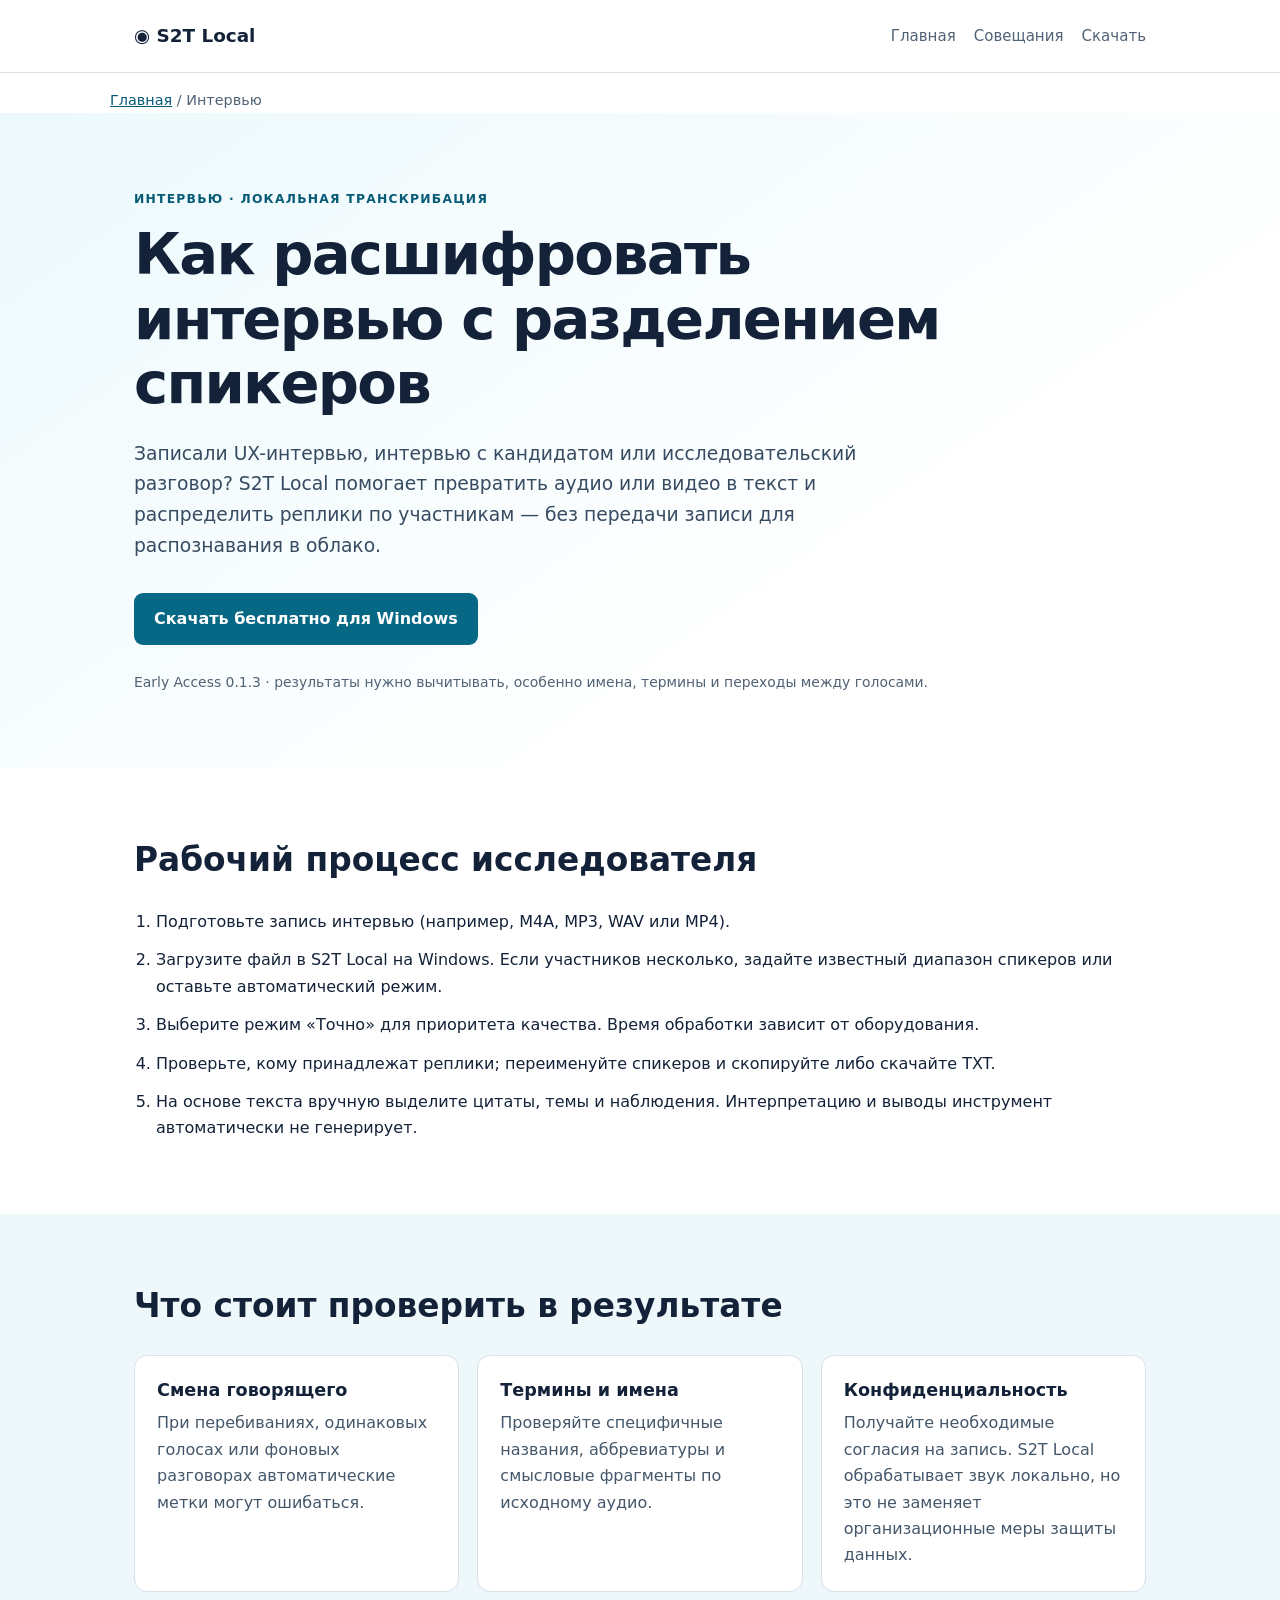
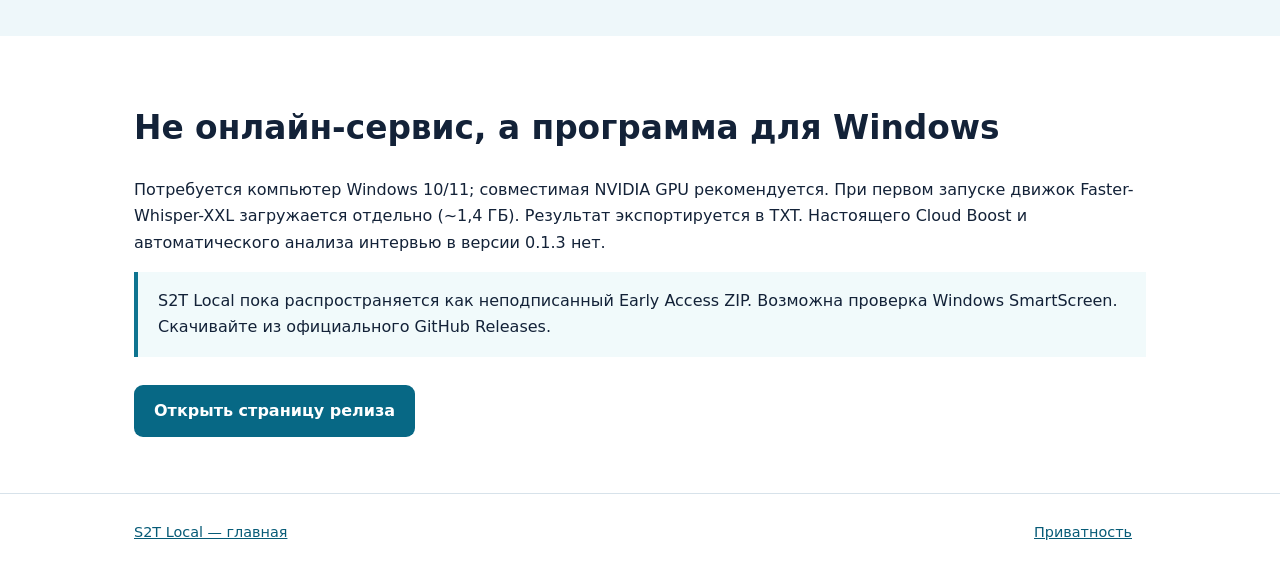
==== docs/interviews/index.html @ 4f74a036 "site: add draft docs/interviews/index.html" ====
<!doctype html>
<html lang="ru"><head><meta charset="utf-8"><meta name="viewport" content="width=device-width,initial-scale=1">
<title>Расшифровка интервью с разделением спикеров — S2T Local</title>
<meta name="description" content="Как расшифровать аудиоинтервью локально на Windows: разделение спикеров, проверка реплик, экспорт TXT. Бесплатный S2T Local Early Access.">
<link rel="canonical" href="https://octopus-inc.github.io/s2t-local/interviews/"><link rel="stylesheet" href="../style.css"></head>
<body><header class="site-header"><div class="wrap nav"><a class="brand" href="../">◉ S2T Local</a><nav class="navlinks" aria-label="Навигация"><a href="../">Главная</a><a href="../meetings/">Совещания</a><a href="https://github.com/Octopus-inc/s2t-local/releases/tag/v0.1.3">Скачать</a></nav></div></header>
<main><div class="wrap breadcrumb"><a href="../">Главная</a> / Интервью</div><div class="hero"><div class="wrap">
<div class="eyebrow">Интервью · локальная транскрибация</div><h1>Как расшифровать интервью с разделением спикеров</h1>
<p class="lead">Записали UX-интервью, интервью с кандидатом или исследовательский разговор? S2T Local помогает превратить аудио или видео в текст и распределить реплики по участникам — без передачи записи для распознавания в облако.</p>
<a class="btn" href="https://github.com/Octopus-inc/s2t-local/releases/tag/v0.1.3">Скачать бесплатно для Windows</a>
<p class="fine">Early Access 0.1.3 · результаты нужно вычитывать, особенно имена, термины и переходы между голосами.</p></div></div>
<section><div class="wrap"><h2>Рабочий процесс исследователя</h2><ol class="steps">
<li>Подготовьте запись интервью (например, M4A, MP3, WAV или MP4).</li>
<li>Загрузите файл в S2T Local на Windows. Если участников несколько, задайте известный диапазон спикеров или оставьте автоматический режим.</li>
<li>Выберите режим «Точно» для приоритета качества. Время обработки зависит от оборудования.</li>
<li>Проверьте, кому принадлежат реплики; переименуйте спикеров и скопируйте либо скачайте TXT.</li>
<li>На основе текста вручную выделите цитаты, темы и наблюдения. Интерпретацию и выводы инструмент автоматически не генерирует.</li>
</ol></div></section>
<section class="soft"><div class="wrap"><h2>Что стоит проверить в результате</h2><div class="grid"><article class="tile"><h3>Смена говорящего</h3><p>При перебиваниях, одинаковых голосах или фоновых разговорах автоматические метки могут ошибаться.</p></article>
<article class="tile"><h3>Термины и имена</h3><p>Проверяйте специфичные названия, аббревиатуры и смысловые фрагменты по исходному аудио.</p></article>
<article class="tile"><h3>Конфиденциальность</h3><p>Получайте необходимые согласия на запись. S2T Local обрабатывает звук локально, но это не заменяет организационные меры защиты данных.</p></article></div></div></section>
<section><div class="wrap"><h2>Не онлайн-сервис, а программа для Windows</h2><p>Потребуется компьютер Windows 10/11; совместимая NVIDIA GPU рекомендуется. При первом запуске движок Faster-Whisper-XXL загружается отдельно (~1,4 ГБ). Результат экспортируется в TXT. Настоящего Cloud Boost и автоматического анализа интервью в версии 0.1.3 нет.</p>
<p class="note">S2T Local пока распространяется как неподписанный Early Access ZIP. Возможна проверка Windows SmartScreen. Скачивайте из официального GitHub Releases.</p>
<a class="btn" href="https://github.com/Octopus-inc/s2t-local/releases/tag/v0.1.3">Открыть страницу релиза</a></div></section></main>
<footer class="site-footer"><div class="wrap footrow"><a href="../">S2T Local — главная</a><a href="https://github.com/Octopus-inc/s2t-local/blob/main/PRIVACY.md">Приватность</a></div></footer></body></html>
---- docs/style.css ----
:root{color-scheme:light;--ink:#132238;--muted:#516276;--accent:#0e7490;--soft:#eef7fa;--border:#d7e2ea;--bg:#fff;font-family:system-ui,-apple-system,"Segoe UI",Roboto,Arial,sans-serif}*{box-sizing:border-box}html{scroll-behavior:smooth}body{margin:0;color:var(--ink);background:var(--bg);line-height:1.65}a{color:#075b77}a:focus-visible,button:focus-visible{outline:3px solid #f6ad55;outline-offset:3px}.wrap{max-width:1060px;padding:0 24px;margin:0 auto}.site-header{border-bottom:1px solid var(--border)}.nav{min-height:72px;display:flex;align-items:center;gap:24px;justify-content:space-between}.brand{font-weight:800;color:var(--ink);text-decoration:none;font-size:1.15rem}.navlinks{display:flex;flex-wrap:wrap;gap:18px;font-size:.94rem}.navlinks a{color:var(--muted);text-decoration:none}.navlinks a:hover{text-decoration:underline}.hero{padding:76px 0 60px;background:linear-gradient(145deg,#ecf9fc 0%,#fff 70%)}.eyebrow{text-transform:uppercase;letter-spacing:.1em;font-size:.77rem;font-weight:750;color:#075b77}.hero h1{font-size:clamp(2rem,5vw,3.6rem);line-height:1.12;max-width:830px;margin:14px 0 22px;letter-spacing:-.03em}.lead{font-size:1.17rem;max-width:780px;color:#364b61}.btn{display:inline-block;border-radius:9px;background:#076885;color:#fff;text-decoration:none;padding:13px 20px;font-weight:750;margin:12px 10px 12px 0}.btn:hover{background:#064e63}.btn.secondary{background:#fff;color:#075b77;border:1px solid #9bc9d4}.fine{font-size:.87rem;color:var(--muted)}section{padding:44px 0}h2{font-size:clamp(1.5rem,3vw,2.05rem);line-height:1.3}h3{font-size:1.1rem;line-height:1.4}.grid{display:grid;grid-template-columns:repeat(3,minmax(0,1fr));gap:18px}.tile{padding:22px;border:1px solid var(--border);border-radius:13px;background:#fff}.tile h3{margin:0 0 8px}.tile p{margin:0;color:#44576a}.muted{color:var(--muted)}.soft{background:var(--soft)}.steps{padding-left:22px}.steps li{padding:0 0 12px}.note{border-left:4px solid #0e7490;background:#f1fafb;padding:16px 20px}.faq{max-width:850px}.faq details{border-bottom:1px solid var(--border);padding:13px 0}.faq summary{font-weight:700;cursor:pointer}.site-footer{border-top:1px solid var(--border);padding:27px 0;color:var(--muted);font-size:.9rem}.footrow{display:flex;gap:20px;justify-content:space-between;flex-wrap:wrap}.footrow a{margin-right:14px}.breadcrumb{padding:16px 0 0;font-size:.9rem;color:var(--muted)}@media(max-width:720px){.nav{align-items:flex-start;flex-direction:column;padding:16px 0;gap:8px}.navlinks{gap:12px}.grid{grid-template-columns:1fr}.hero{padding:48px 0 36px}}@media(prefers-reduced-motion:reduce){html{scroll-behavior:auto}}
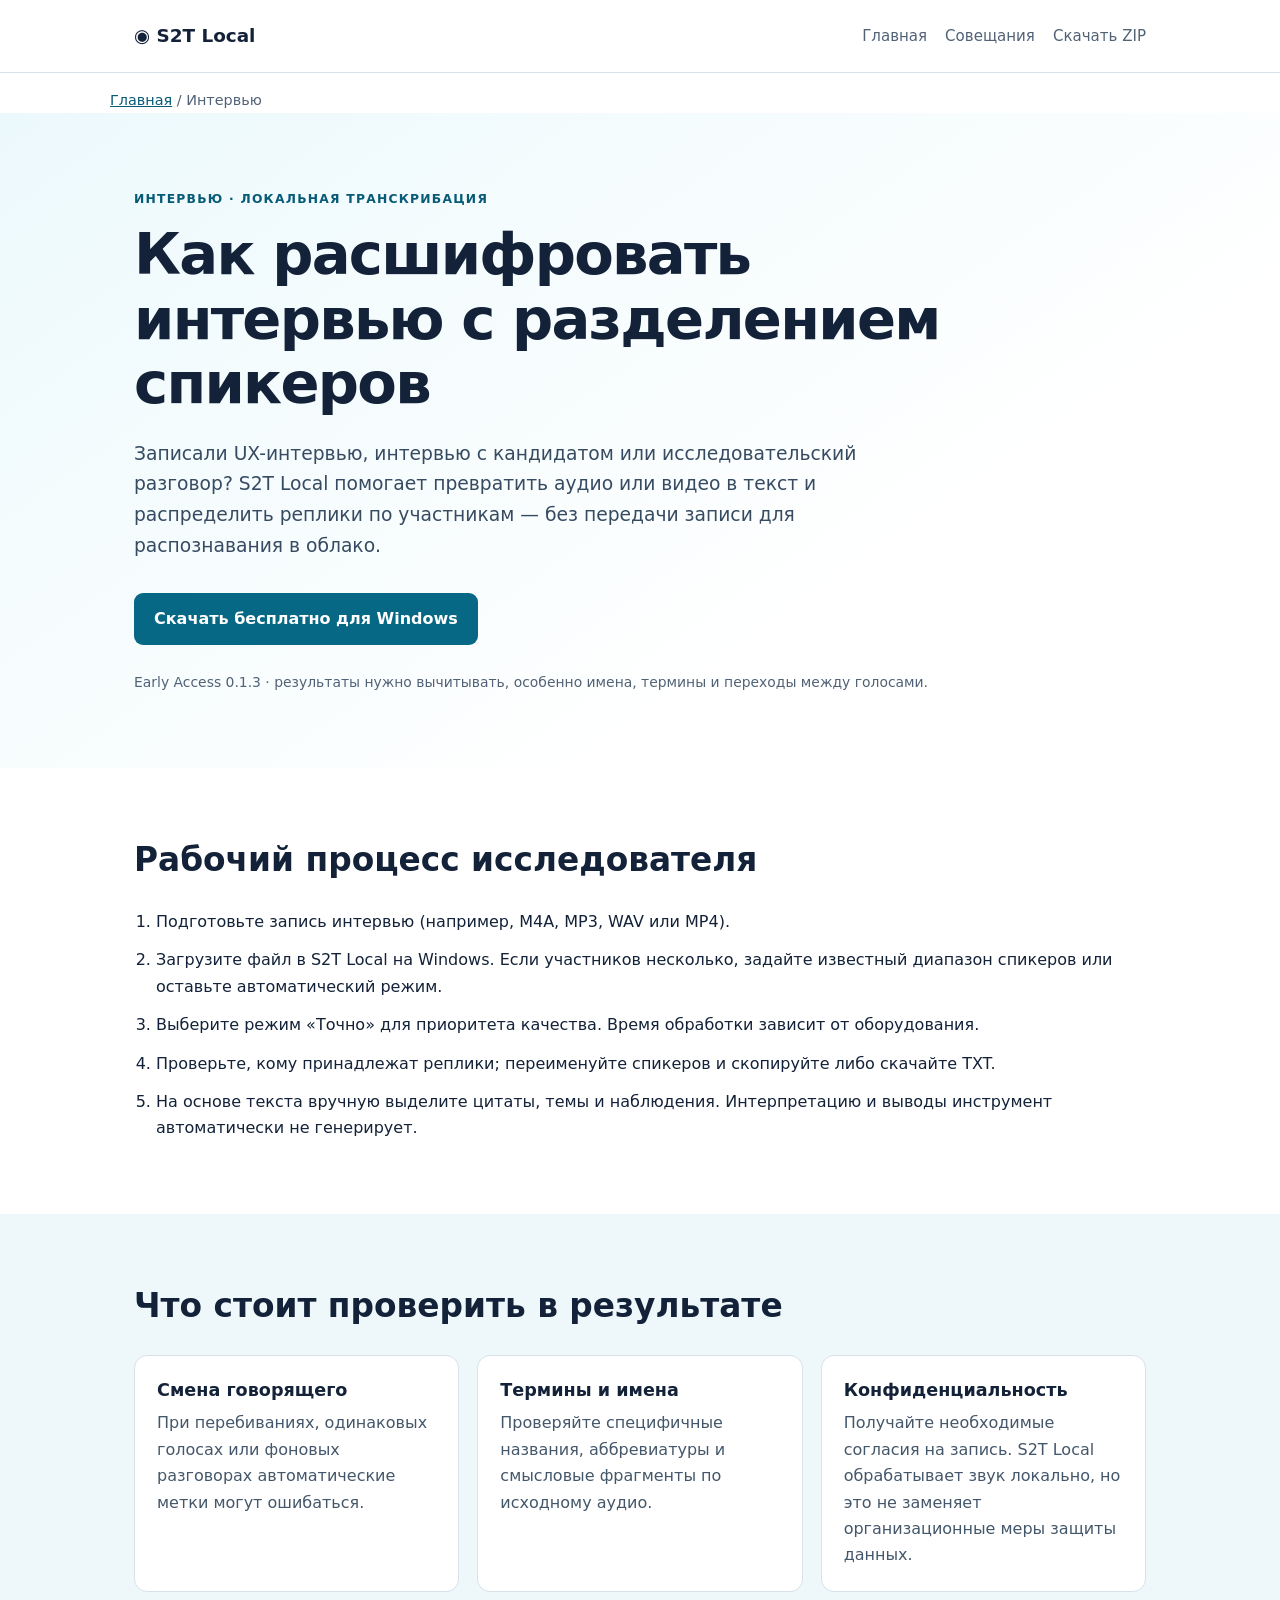
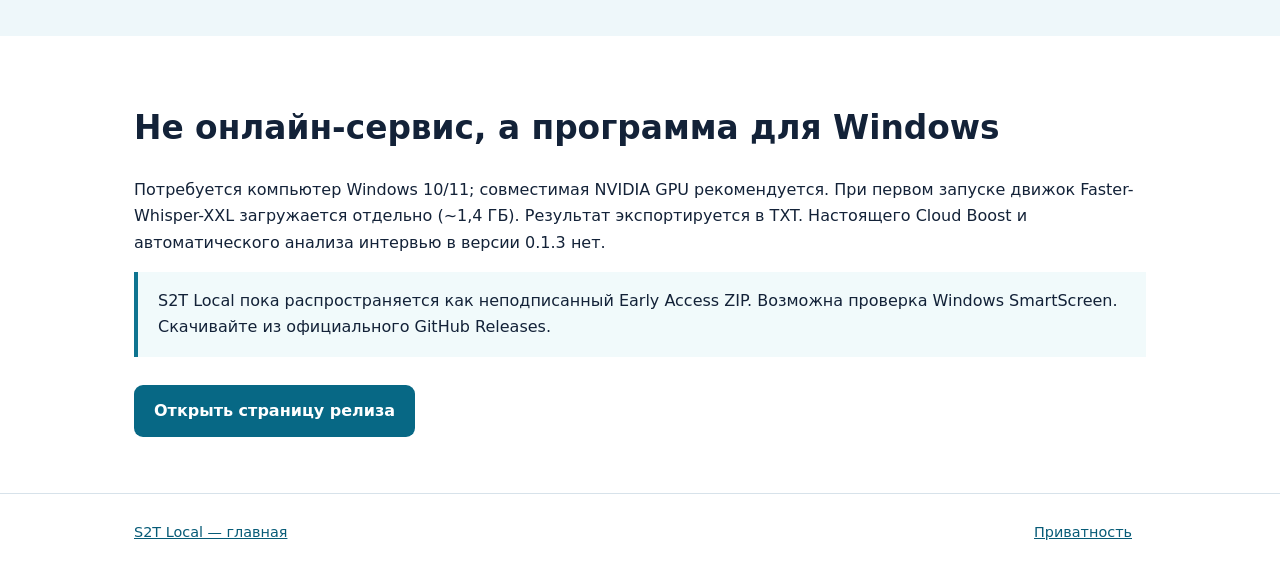
==== commit 47d5f31a: "site(ux): link navigation download directly to one ZIP" ====
--- a/docs/interviews/index.html
+++ b/docs/interviews/index.html
@@ -3,11 +3,11 @@
 <title>Расшифровка интервью с разделением спикеров — S2T Local</title>
 <meta name="description" content="Как расшифровать аудиоинтервью локально на Windows: разделение спикеров, проверка реплик, экспорт TXT. Бесплатный S2T Local Early Access.">
 <link rel="canonical" href="https://octopus-inc.github.io/s2t-local/interviews/"><link rel="stylesheet" href="../style.css"></head>
-<body><header class="site-header"><div class="wrap nav"><a class="brand" href="../">◉ S2T Local</a><nav class="navlinks" aria-label="Навигация"><a href="../">Главная</a><a href="../meetings/">Совещания</a><a href="https://github.com/Octopus-inc/s2t-local/releases/tag/v0.1.3">Скачать</a></nav></div></header>
+<body><header class="site-header"><div class="wrap nav"><a class="brand" href="../">◉ S2T Local</a><nav class="navlinks" aria-label="Навигация"><a href="../">Главная</a><a href="../meetings/">Совещания</a><a href="https://github.com/Octopus-inc/s2t-local/releases/download/v0.1.3/S2T-Local-0.1.3-windows-x64.zip">Скачать ZIP</a></nav></div></header>
 <main><div class="wrap breadcrumb"><a href="../">Главная</a> / Интервью</div><div class="hero"><div class="wrap">
 <div class="eyebrow">Интервью · локальная транскрибация</div><h1>Как расшифровать интервью с разделением спикеров</h1>
 <p class="lead">Записали UX-интервью, интервью с кандидатом или исследовательский разговор? S2T Local помогает превратить аудио или видео в текст и распределить реплики по участникам — без передачи записи для распознавания в облако.</p>
-<a class="btn" href="https://github.com/Octopus-inc/s2t-local/releases/tag/v0.1.3">Скачать бесплатно для Windows</a>
+<a class="btn" href="https://github.com/Octopus-inc/s2t-local/releases/download/v0.1.3/S2T-Local-0.1.3-windows-x64.zip">Скачать бесплатно для Windows</a>
 <p class="fine">Early Access 0.1.3 · результаты нужно вычитывать, особенно имена, термины и переходы между голосами.</p></div></div>
 <section><div class="wrap"><h2>Рабочий процесс исследователя</h2><ol class="steps">
 <li>Подготовьте запись интервью (например, M4A, MP3, WAV или MP4).</li>
